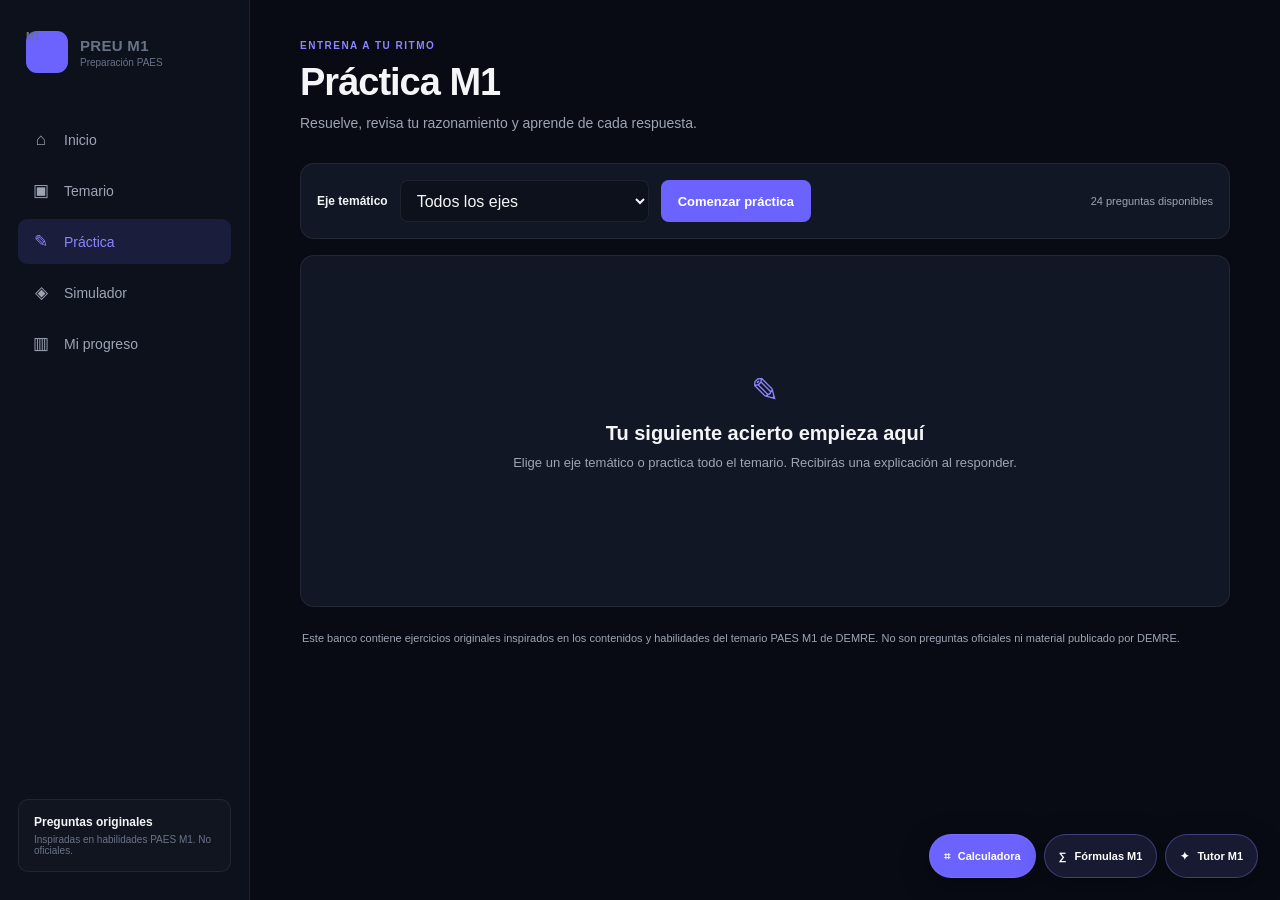
==== practica.html @ ae8b5928 "Publicar sitio de preparacion PAES M1 Co-authored-by: Copilot <223556219+Copilot@users.noreply.githu" ====
<!DOCTYPE html>
<html lang="es">
<head>
    <meta charset="UTF-8">
    <meta name="viewport" content="width=device-width, initial-scale=1.0">
    <meta name="description" content="Practica preguntas originales estilo PAES M1 con retroalimentación paso a paso.">
    <title>Práctica | PreU M1</title>
    <link rel="stylesheet" href="css/style.css">
</head>
<body>
    <aside class="sidebar">
        <a class="logo" href="index.html"><span class="logo-icon">M1</span><span class="logo-copy"><strong>PREU M1</strong><small>Preparación PAES</small></span></a>
        <nav class="menu" aria-label="Navegación principal">
            <a class="menu-item" href="index.html"><span>⌂</span>Inicio</a>
            <a class="menu-item" href="temario.html"><span>▣</span>Temario</a>
            <a class="menu-item active" href="practica.html"><span>✎</span>Práctica</a>
            <a class="menu-item" href="simulador.html"><span>◈</span>Simulador</a>
            <a class="menu-item" href="progreso.html"><span>▥</span>Mi progreso</a>
        </nav>
        <div class="sidebar-bottom"><span>Preguntas originales</span><small>Inspiradas en habilidades PAES M1. No oficiales.</small></div>
    </aside>
    <main class="main-content">
        <header class="page-header">
            <div><span class="eyebrow">ENTRENA A TU RITMO</span><h1>Práctica M1</h1><p>Resuelve, revisa tu razonamiento y aprende de cada respuesta.</p></div>
        </header>
        <section class="practice-toolbar panel">
            <label for="practice-block">Eje temático</label>
            <select id="practice-block">
                <option value="0">Todos los ejes</option>
                <option value="1">Números</option>
                <option value="2">Porcentaje</option>
                <option value="3">Potencias y raíces</option>
                <option value="4">Álgebra</option>
                <option value="5">Funciones</option>
                <option value="6">Geometría</option>
                <option value="7">Probabilidad y estadística</option>
            </select>
            <button class="button button-primary" id="start-practice">Comenzar práctica</button>
            <span class="muted" id="practice-count"></span>
        </section>
        <section class="question-card panel" id="practice-area" aria-live="polite">
            <div class="empty-state"><span class="empty-icon">✎</span><h2>Tu siguiente acierto empieza aquí</h2><p>Elige un eje temático o practica todo el temario. Recibirás una explicación al responder.</p></div>
        </section>
        <p class="source-note">Este banco contiene ejercicios originales inspirados en los contenidos y habilidades del temario PAES M1 de DEMRE. No son preguntas oficiales ni material publicado por DEMRE.</p>
    </main>
    <script src="js/app.js"></script>
    <script src="data/temario.js"></script>
    <script src="data/preguntas.js"></script>
    <script src="js/preguntas.js"></script>
    <script src="js/tutor.js"></script>
</body>
</html>
---- css/style.css ----
/* =====================================================
   PAES M1 - ESTILOS PRINCIPALES
   ===================================================== */

/* ---------- CONFIGURACIÓN GENERAL ---------- */

* {
    margin: 0;
    padding: 0;
    box-sizing: border-box;
}

:root {
    --background: #080b14;
    --sidebar: #0d111c;
    --card: #111725;
    --card-hover: #151d2e;

    --primary: #6c63ff;
    --primary-light: #8b85ff;

    --text: #f4f5f7;
    --text-secondary: #9da5b4;
    --text-muted: #697386;

    --border: rgba(255, 255, 255, 0.07);

    --success: #38d996;
}

body {
    font-family: Arial, Helvetica, sans-serif;
    background: var(--background);
    color: var(--text);
    min-height: 100vh;
}


/* ---------- BARRA LATERAL ---------- */

.sidebar {
    position: fixed;
    left: 0;
    top: 0;

    width: 250px;
    height: 100vh;

    background: var(--sidebar);

    border-right: 1px solid var(--border);

    padding: 28px 18px;

    display: flex;
    flex-direction: column;

    z-index: 100;
}


/* ---------- LOGO ---------- */

.logo {
    display: flex;
    align-items: center;
    gap: 12px;

    padding: 0 8px;
    margin-bottom: 45px;
}

.logo-icon {
    width: 42px;
    height: 42px;

    display: flex;
    align-items: center;
    justify-content: center;

    border-radius: 11px;

    background: var(--primary);

    font-weight: 800;
    font-size: 14px;
}

.logo h1 {
    font-size: 17px;
    letter-spacing: -0.3px;
}

.logo span {
    display: block;

    margin-top: 3px;

    font-size: 10px;
    color: var(--text-muted);
}


/* ---------- MENÚ ---------- */

.menu {
    display: flex;
    flex-direction: column;
    gap: 6px;
}

.menu-item {
    display: flex;
    align-items: center;

    gap: 13px;

    padding: 12px 13px;

    border-radius: 9px;

    color: var(--text-secondary);

    text-decoration: none;

    font-size: 14px;

    transition: 0.2s ease;
}

.menu-item span {
    width: 20px;

    text-align: center;

    font-size: 17px;
}

.menu-item:hover {
    background: rgba(255, 255, 255, 0.04);
    color: var(--text);
}

.menu-item.active {
    background: rgba(108, 99, 255, 0.14);
    color: var(--primary-light);
}


/* ---------- PARTE INFERIOR SIDEBAR ---------- */

.sidebar-bottom {
    margin-top: auto;

    padding: 15px;

    border: 1px solid var(--border);

    border-radius: 10px;

    background: rgba(255, 255, 255, 0.02);
}

.sidebar-bottom span {
    display: block;

    font-size: 12px;
    font-weight: 700;
}

.sidebar-bottom small {
    display: block;

    margin-top: 5px;

    color: var(--text-muted);

    font-size: 10px;
}


/* ---------- CONTENIDO PRINCIPAL ---------- */

.main-content {
    margin-left: 250px;

    padding: 35px 50px 60px;

    max-width: 1500px;
}


/* ---------- TOPBAR ---------- */

.topbar {
    display: flex;
    justify-content: space-between;
    align-items: center;

    margin-bottom: 35px;
}

.welcome-small {
    font-size: 10px;

    font-weight: 700;

    letter-spacing: 1.5px;

    color: var(--primary-light);
}

.topbar h2 {
    margin-top: 5px;

    font-size: 27px;

    letter-spacing: -0.7px;
}

.student-badge {
    display: flex;
    align-items: center;

    gap: 10px;
}

.student-icon {
    width: 38px;
    height: 38px;

    display: flex;
    align-items: center;
    justify-content: center;

    border-radius: 50%;

    background: var(--primary);

    font-weight: 700;
}

.student-badge strong {
    display: block;

    font-size: 12px;
}

.student-badge small {
    color: var(--text-muted);

    font-size: 10px;
}


/* ---------- HERO ---------- */

.hero {
    position: relative;

    min-height: 285px;

    padding: 40px 45px;

    overflow: hidden;

    border: 1px solid var(--border);

    border-radius: 18px;

    background:
        radial-gradient(
            circle at 80% 30%,
            rgba(108, 99, 255, 0.22),
            transparent 35%
        ),
        var(--card);
}

.hero-text {
    position: relative;

    z-index: 2;
}

.hero-label {
    font-size: 10px;

    letter-spacing: 2px;

    font-weight: 700;

    color: var(--primary-light);
}

.hero h1 {
    margin-top: 13px;

    font-size: 42px;

    line-height: 1.05;

    letter-spacing: -1.8px;
}

.hero h1 strong {
    color: var(--primary-light);
}

.hero p {
    max-width: 500px;

    margin-top: 16px;

    color: var(--text-secondary);

    font-size: 14px;

    line-height: 1.6;
}


/* ---------- BOTÓN PRINCIPAL ---------- */

.primary-button {
    margin-top: 25px;

    padding: 12px 20px;

    border: none;

    border-radius: 8px;

    background: var(--primary);

    color: white;

    font-weight: 700;

    font-size: 12px;

    cursor: pointer;

    transition: 0.2s ease;
}

.primary-button:hover {
    background: var(--primary-light);

    transform: translateY(-1px);
}


/* ---------- DECORACIÓN MATEMÁTICA ---------- */

.hero-decoration {
    position: absolute;

    right: 70px;
    top: 25px;

    width: 300px;
    height: 230px;

    opacity: 0.35;
}

.math-symbol {
    position: absolute;

    font-size: 70px;

    color: var(--primary-light);

    font-weight: 800;
}

.math-symbol:nth-child(1) {
    top: 10px;
    left: 50px;

    transform: rotate(-12deg);
}

.math-symbol:nth-child(2) {
    top: 95px;
    left: 145px;

    transform: rotate(15deg);
}

.math-symbol:nth-child(3) {
    top: 125px;
    left: 25px;

    transform: rotate(-8deg);
}

.math-symbol:nth-child(4) {
    top: 25px;
    left: 190px;

    transform: rotate(10deg);
}


/* ---------- ESTADÍSTICAS ---------- */

.stats {
    display: grid;

    grid-template-columns: repeat(4, 1fr);

    gap: 15px;

    margin-top: 18px;
}

.stat-card {
    display: flex;

    align-items: center;

    gap: 14px;

    padding: 20px;

    border: 1px solid var(--border);

    border-radius: 12px;

    background: var(--card);
}

.stat-icon {
    width: 38px;
    height: 38px;

    display: flex;

    align-items: center;
    justify-content: center;

    border-radius: 9px;

    background: rgba(108, 99, 255, 0.1);

    font-size: 16px;
}

.stat-card span {
    display: block;

    color: var(--text-muted);

    font-size: 10px;
}

.stat-card strong {
    display: block;

    margin-top: 4px;

    font-size: 19px;
}


/* ---------- TÍTULOS DE SECCIÓN ---------- */

.continue-section,
.quick-section {
    margin-top: 42px;
}

.section-title {
    display: flex;

    justify-content: space-between;

    align-items: end;

    margin-bottom: 18px;
}

.section-label {
    color: var(--primary-light);

    font-size: 9px;

    font-weight: 700;

    letter-spacing: 1.5px;
}

.section-title h2 {
    margin-top: 5px;

    font-size: 20px;
}

.section-title a {
    color: var(--text-secondary);

    font-size: 11px;

    text-decoration: none;
}

.section-title a:hover {
    color: var(--primary-light);
}


/* ---------- TARJETA DE ESTUDIO ---------- */

.study-card {
    display: flex;

    align-items: center;

    gap: 22px;

    padding: 24px;

    border: 1px solid var(--border);

    border-radius: 14px;

    background: var(--card);

    transition: 0.2s ease;
}

.study-card:hover {
    border-color: rgba(108, 99, 255, 0.3);
}

.study-number {
    font-size: 30px;

    font-weight: 800;

    color: rgba(108, 99, 255, 0.35);
}

.study-info {
    flex: 1;
}

.study-block {
    color: var(--primary-light);

    font-size: 9px;

    font-weight: 700;

    letter-spacing: 1px;
}

.study-info h3 {
    margin-top: 5px;

    font-size: 19px;
}

.study-info p {
    margin-top: 6px;

    color: var(--text-muted);

    font-size: 11px;

    line-height: 1.5;
}


/* ---------- PROGRESO ---------- */

.progress-container {
    display: flex;

    align-items: center;

    gap: 10px;

    margin-top: 14px;
}

.progress-bar {
    width: 220px;
    height: 5px;

    overflow: hidden;

    border-radius: 20px;

    background: rgba(255, 255, 255, 0.07);
}

.progress-fill {
    width: 0%;

    height: 100%;

    background: var(--primary);

    border-radius: inherit;
}

.progress-container span {
    color: var(--text-muted);

    font-size: 10px;
}

.study-button {
    padding: 11px 17px;

    border: 1px solid var(--border);

    border-radius: 7px;

    background: transparent;

    color: var(--text);

    font-size: 11px;

    cursor: pointer;

    transition: 0.2s ease;
}

.study-button:hover {
    background: var(--primary);

    border-color: var(--primary);
}


/* ---------- ACCESOS RÁPIDOS ---------- */

.quick-grid {
    display: grid;

    grid-template-columns: repeat(4, 1fr);

    gap: 15px;
}

.quick-card {
    padding: 23px;

    border: 1px solid var(--border);

    border-radius: 13px;

    background: var(--card);

    text-decoration: none;

    color: var(--text);

    transition: 0.2s ease;
}

.quick-card:hover {
    transform: translateY(-3px);

    background: var(--card-hover);

    border-color: rgba(108, 99, 255, 0.3);
}

.quick-icon {
    font-size: 22px;

    margin-bottom: 18px;
}

.quick-card h3 {
    font-size: 15px;
}

.quick-card p {
    min-height: 45px;

    margin-top: 7px;

    color: var(--text-muted);

    font-size: 10px;

    line-height: 1.5;
}

.quick-card span {
    display: block;

    margin-top: 17px;

    color: var(--primary-light);

    font-size: 10px;

    font-weight: 700;
}


/* ---------- MOTIVACIÓN ---------- */

.motivation {
    display: flex;

    align-items: center;

    gap: 15px;

    margin-top: 35px;

    padding: 20px 23px;

    border-left: 3px solid var(--primary);

    background: rgba(108, 99, 255, 0.05);
}

.motivation > span {
    font-size: 23px;
}

.motivation strong {
    font-size: 12px;
}

.motivation p {
    margin-top: 3px;

    color: var(--text-muted);

    font-size: 10px;
}


/* =====================================================
   RESPONSIVE
   ===================================================== */

@media (max-width: 1100px) {

    .stats,
    .quick-grid {
        grid-template-columns: repeat(2, 1fr);
    }

    .hero-decoration {
        right: 20px;
        opacity: 0.2;
    }
}


@media (max-width: 800px) {

    .sidebar {
        width: 70px;

        padding: 20px 10px;
    }

    .logo {
        justify-content: center;
    }

    .logo > div:last-child,
    .menu-item:not(.active) {
        /* Mantener estructura simple en pantallas pequeñas */
    }

    .logo h1,
    .logo span,
    .menu-item {
        font-size: 0;
    }

    .menu-item span {
        font-size: 18px;
    }

    .sidebar-bottom {
        display: none;
    }

    .main-content {
        margin-left: 70px;

        padding: 25px;
    }

    .hero h1 {
        font-size: 32px;
    }

    .hero-decoration {
        display: none;
    }
}


@media (max-width: 600px) {

    .main-content {
        padding: 20px 15px;
    }

    .stats,
    .quick-grid {
        grid-template-columns: 1fr;
    }

    .study-card {
        flex-direction: column;

        align-items: flex-start;
    }

    .study-button {
        width: 100%;
    }

    .progress-bar {
        width: 160px;
    }
}

/* ---------- PÁGINAS DE ESTUDIO ---------- */

.page-header {
    display: flex;
    justify-content: space-between;
    align-items: end;
    margin-bottom: 28px;
}

.logo {
    color: var(--text);
    text-decoration: none;
}

.logo-copy strong,
.logo-copy small {
    display: block;
}

.logo-copy strong {
    font-size: 15px;
    letter-spacing: 0.3px;
}

.logo-copy small {
    margin-top: 3px;
    color: var(--text-muted);
    font-size: 10px;
}

.page-header h1 {
    margin-top: 8px;
    font-size: clamp(28px, 4vw, 38px);
    letter-spacing: -1px;
}

.page-header p,
.muted,
.source-note {
    color: var(--text-secondary);
    line-height: 1.65;
}

.page-header p {
    max-width: 680px;
    margin-top: 8px;
    font-size: 14px;
}

.eyebrow {
    color: var(--primary-light);
    font-size: 10px;
    font-weight: 700;
    letter-spacing: 1.5px;
}

.panel {
    border: 1px solid var(--border);
    border-radius: 14px;
    background: var(--card);
}

.source-note {
    margin: 22px 2px;
    font-size: 11px;
}

.button {
    display: inline-flex;
    align-items: center;
    justify-content: center;
    gap: 8px;
    min-height: 42px;
    padding: 10px 16px;
    border: 1px solid transparent;
    border-radius: 8px;
    color: var(--text);
    font: inherit;
    font-size: 13px;
    font-weight: 700;
    text-decoration: none;
    cursor: pointer;
    transition: 0.2s ease;
}

.button-primary {
    background: var(--primary);
    color: white;
}

.button-primary:hover {
    background: var(--primary-light);
    transform: translateY(-1px);
}

.button-quiet {
    border-color: var(--border);
    background: transparent;
}

.button-quiet:hover {
    background: var(--card-hover);
}

.button:disabled {
    cursor: not-allowed;
    opacity: 0.45;
    transform: none;
}

.hidden {
    display: none !important;
}

.pill {
    display: inline-flex;
    align-items: center;
    width: fit-content;
    padding: 6px 9px;
    border: 1px solid rgba(108, 99, 255, 0.25);
    border-radius: 99px;
    background: rgba(108, 99, 255, 0.1);
    color: var(--primary-light);
    font-size: 9px;
    font-weight: 700;
    letter-spacing: 0.7px;
}

/* Temario */

.topic-summary {
    display: grid;
    grid-template-columns: repeat(3, minmax(0, 1fr));
    gap: 14px;
    margin-bottom: 30px;
}

.summary-card {
    display: flex;
    align-items: center;
    gap: 14px;
    min-height: 90px;
    padding: 18px;
    border: 1px solid var(--border);
    border-radius: 12px;
    background: var(--card);
}

.summary-number {
    color: var(--primary-light);
    font-size: 27px;
    font-weight: 800;
}

.summary-card strong,
.summary-card small {
    display: block;
}

.summary-card small {
    margin-top: 4px;
    color: var(--text-muted);
    font-size: 11px;
}

.temario-container {
    display: grid;
    gap: 18px;
}

.temario-block {
    padding: 22px;
    border: 1px solid var(--border);
    border-radius: 14px;
    background: var(--card);
}

.block-header {
    display: flex;
    align-items: flex-start;
    gap: 16px;
    margin-bottom: 20px;
}

.block-number {
    display: grid;
    flex: 0 0 42px;
    height: 42px;
    place-items: center;
    border-radius: 11px;
    background: rgba(108, 99, 255, 0.14);
    color: var(--primary-light);
    font-weight: 800;
}

.block-label {
    color: var(--primary-light);
    font-size: 9px;
    font-weight: 700;
    letter-spacing: 1px;
}

.block-header h2 {
    margin-top: 4px;
    font-size: 20px;
}

.block-header p {
    margin-top: 6px;
    color: var(--text-muted);
    font-size: 12px;
    line-height: 1.5;
}

.topics-grid {
    display: grid;
    grid-template-columns: repeat(2, minmax(0, 1fr));
    gap: 10px;
}

.topic-card {
    display: flex;
    align-items: flex-start;
    gap: 12px;
    min-height: 98px;
    padding: 15px;
    border: 1px solid var(--border);
    border-radius: 10px;
    background: rgba(255, 255, 255, 0.015);
    color: var(--text);
    text-decoration: none;
    transition: 0.2s ease;
}

.topic-card:hover,
.topic-card:focus-visible {
    border-color: rgba(108, 99, 255, 0.45);
    background: var(--card-hover);
    transform: translateY(-1px);
}

.topic-number {
    color: var(--primary-light);
    font-size: 11px;
    font-weight: 800;
}

.topic-card h3 {
    font-size: 13px;
    line-height: 1.4;
}

.topic-card p {
    margin-top: 5px;
    color: var(--text-muted);
    font-size: 11px;
    line-height: 1.5;
}

.topic-arrow {
    margin-left: auto;
    color: var(--primary-light);
}

/* Práctica */

.practice-toolbar {
    display: flex;
    flex-wrap: wrap;
    align-items: center;
    gap: 12px;
    margin-bottom: 16px;
    padding: 16px;
}

.practice-toolbar label {
    font-size: 12px;
    font-weight: 700;
}

.practice-toolbar select {
    min-height: 42px;
    min-width: 225px;
    padding: 8px 32px 8px 12px;
    border: 1px solid var(--border);
    border-radius: 8px;
    background: var(--sidebar);
    color: var(--text);
    font: inherit;
}

.practice-toolbar .muted {
    margin-left: auto;
    font-size: 11px;
}

.question-card {
    min-height: 350px;
    padding: clamp(18px, 4vw, 30px);
}

.question-meta,
.simulator-topbar {
    display: flex;
    justify-content: space-between;
    align-items: center;
    gap: 12px;
    color: var(--text-muted);
    font-size: 11px;
}

.question-topic {
    margin-top: 22px;
    color: var(--primary-light);
    font-size: 11px;
    font-weight: 700;
}

.question-prompt {
    max-width: 850px;
    margin-top: 10px;
    font-size: clamp(18px, 2.5vw, 23px);
    line-height: 1.5;
}

.answer-options {
    display: grid;
    gap: 9px;
    margin-top: 22px;
}

.answer-option {
    display: flex;
    align-items: center;
    gap: 12px;
    width: 100%;
    min-height: 49px;
    padding: 10px 13px;
    border: 1px solid var(--border);
    border-radius: 9px;
    background: rgba(255, 255, 255, 0.02);
    color: var(--text);
    text-align: left;
    font: inherit;
    font-size: 13px;
    cursor: pointer;
    transition: 0.15s ease;
}

.answer-option:hover:not(:disabled),
.answer-option.is-selected {
    border-color: var(--primary);
    background: rgba(108, 99, 255, 0.1);
}

.answer-option.is-correct {
    border-color: var(--success);
    background: rgba(56, 217, 150, 0.1);
}

.answer-option.is-wrong {
    border-color: #ff777e;
    background: rgba(255, 119, 126, 0.1);
}

.answer-option:disabled {
    cursor: default;
}

.option-letter {
    display: grid;
    flex: 0 0 27px;
    height: 27px;
    place-items: center;
    border-radius: 7px;
    background: rgba(255, 255, 255, 0.06);
    color: var(--text-secondary);
    font-size: 11px;
    font-weight: 800;
}

.answer-feedback {
    margin-top: 18px;
    padding: 15px;
    border-radius: 9px;
    font-size: 13px;
    line-height: 1.6;
}

.answer-feedback p {
    margin-top: 5px;
}

.feedback-correct {
    border: 1px solid rgba(56, 217, 150, 0.25);
    background: rgba(56, 217, 150, 0.07);
}

.feedback-wrong {
    border: 1px solid rgba(255, 119, 126, 0.25);
    background: rgba(255, 119, 126, 0.07);
}

.next-question {
    margin-top: 16px;
}

.empty-state {
    display: grid;
    justify-items: center;
    align-content: center;
    min-height: 290px;
    text-align: center;
}

.empty-state h2 {
    margin-top: 12px;
    font-size: 20px;
}

.empty-state p {
    max-width: 520px;
    margin: 8px 0 18px;
    color: var(--text-secondary);
    font-size: 13px;
    line-height: 1.6;
}

.empty-icon {
    color: var(--primary-light);
    font-size: 34px;
}

/* Simulador */

.simulator-intro {
    display: flex;
    align-items: flex-start;
    gap: 22px;
    max-width: 900px;
    padding: clamp(20px, 4vw, 36px);
}

.simulator-mark {
    display: grid;
    flex: 0 0 56px;
    height: 56px;
    place-items: center;
    border-radius: 14px;
    background: rgba(108, 99, 255, 0.15);
    color: var(--primary-light);
    font-size: 26px;
}

.simulator-intro h2 {
    margin-top: 15px;
    font-size: 24px;
}

.simulator-intro p {
    margin-top: 10px;
    color: var(--text-secondary);
    font-size: 13px;
    line-height: 1.65;
}

.simulator-intro .source-note {
    font-size: 10px;
}

.simulator-stage,
.simulator-results {
    padding: clamp(18px, 4vw, 30px);
}

.simulator-clock {
    color: var(--text);
    font-size: 18px;
    font-variant-numeric: tabular-nums;
}

.simulator-progress,
.axis-bar {
    height: 6px;
    margin-top: 16px;
    overflow: hidden;
    border-radius: 10px;
    background: rgba(255, 255, 255, 0.07);
}

.simulator-progress span,
.axis-bar span {
    display: block;
    height: 100%;
    border-radius: inherit;
    background: var(--primary);
    transition: width 0.25s ease;
}

.simulator-question {
    max-width: 850px;
    min-height: 315px;
    margin: 0 auto;
    padding: 15px 0 25px;
}

.simulator-question h2 {
    margin-top: 10px;
    font-size: clamp(19px, 2.5vw, 24px);
    line-height: 1.5;
}

.simulator-footer {
    display: flex;
    justify-content: space-between;
    align-items: center;
    gap: 12px;
    padding: 15px 0;
    border-top: 1px solid var(--border);
}

.simulator-footer .muted {
    font-size: 11px;
}

.question-map {
    display: flex;
    flex-wrap: wrap;
    gap: 7px;
    margin-top: 14px;
}

.map-number {
    width: 35px;
    height: 35px;
    border: 1px solid var(--border);
    border-radius: 8px;
    background: transparent;
    color: var(--text-secondary);
    cursor: pointer;
}

.map-number.answered {
    border-color: var(--primary);
    color: var(--primary-light);
}

.map-number.current {
    background: var(--primary);
    color: white;
}

.result-heading {
    margin-bottom: 22px;
}

.result-heading h2 {
    margin-top: 8px;
    font-size: 26px;
}

.result-heading p {
    margin-top: 6px;
    color: var(--text-secondary);
    font-size: 12px;
}

.results-review {
    display: grid;
    gap: 10px;
    margin-bottom: 20px;
}

.result-review-item {
    padding: 15px;
    border: 1px solid var(--border);
    border-radius: 9px;
}

.result-review-item h3 {
    font-size: 13px;
}

.result-review-item p {
    margin-top: 7px;
    color: var(--text-secondary);
    font-size: 12px;
    line-height: 1.6;
}

.review-correct h3 {
    color: var(--success);
}

.review-wrong h3 {
    color: #ff9298;
}

/* Progreso */

.progress-panel {
    margin-top: 20px;
    padding: 22px;
}

.progress-panel .section-title {
    margin-bottom: 20px;
}

.axis-progress-list {
    display: grid;
    gap: 18px;
}

.axis-progress-heading {
    display: flex;
    justify-content: space-between;
    gap: 15px;
    font-size: 12px;
}

.axis-progress-heading span {
    color: var(--text-muted);
    text-align: right;
    font-size: 10px;
}

.axis-bar {
    margin-top: 8px;
}

.review-list {
    display: grid;
    gap: 9px;
}

.review-link {
    display: flex;
    justify-content: space-between;
    gap: 15px;
    padding: 13px;
    border: 1px solid var(--border);
    border-radius: 8px;
    color: var(--text);
    text-decoration: none;
    font-size: 12px;
}

.review-link:hover {
    border-color: rgba(108, 99, 255, 0.45);
}

.review-link strong {
    color: var(--primary-light);
    white-space: nowrap;
}

.danger-button {
    margin-top: 20px;
    color: #ff9298;
}

/* Lección y tutor narrado */

.lesson-dialog {
    width: min(820px, calc(100% - 28px));
    max-height: min(90vh, 900px);
    padding: 0;
    overflow: auto;
    border: 1px solid var(--border);
    border-radius: 16px;
    background: var(--background);
    color: var(--text);
}

.lesson-dialog::backdrop {
    background: rgba(0, 0, 0, 0.75);
    backdrop-filter: blur(4px);
}

.lesson-dialog-head,
.lesson-dialog-foot {
    display: flex;
    justify-content: space-between;
    align-items: center;
    gap: 15px;
    padding: 20px 24px;
}

.lesson-dialog-head {
    border-bottom: 1px solid var(--border);
}

.lesson-dialog-head h2 {
    margin-top: 6px;
    font-size: 23px;
}

.icon-button {
    width: 36px;
    height: 36px;
    border: 1px solid var(--border);
    border-radius: 8px;
    background: transparent;
    color: var(--text);
    font-size: 23px;
    cursor: pointer;
}

.lesson-video {
    margin: 20px 24px;
    padding: 22px;
    border: 1px solid rgba(108, 99, 255, 0.2);
    border-radius: 12px;
    background: radial-gradient(circle at 80% 10%, rgba(108, 99, 255, 0.16), transparent 55%), #0b1020;
}

.lesson-scene {
    margin-top: 16px;
    overflow: hidden;
    border: 1px solid rgba(139, 133, 255, 0.2);
    border-radius: 11px;
    background: linear-gradient(145deg, rgba(24, 31, 52, 0.96), rgba(11, 16, 32, 0.96));
}

.scene-steps {
    display: flex;
    flex-wrap: wrap;
    gap: 7px;
    padding: 12px 14px;
    border-bottom: 1px solid rgba(255, 255, 255, 0.06);
}

.scene-step {
    padding: 5px 8px;
    border-radius: 99px;
    color: var(--text-muted);
    font-size: 9px;
    transition: 0.25s ease;
}

.scene-step.active {
    background: rgba(108, 99, 255, 0.2);
    color: #d9d6ff;
}

.scene-step.complete {
    color: var(--success);
}

.scene-grid {
    display: grid;
    grid-template-columns: minmax(120px, 0.7fr) minmax(0, 1.6fr);
    min-height: 190px;
}

.scene-visual {
    position: relative;
    display: grid;
    min-height: 190px;
    place-items: center;
    overflow: hidden;
    border-right: 1px solid rgba(255, 255, 255, 0.06);
    color: var(--primary-light);
}

.scene-symbol {
    position: relative;
    z-index: 2;
    display: grid;
    width: 76px;
    height: 76px;
    place-items: center;
    border: 1px solid rgba(139, 133, 255, 0.45);
    border-radius: 22px;
    background: rgba(108, 99, 255, 0.13);
    box-shadow: 0 0 35px rgba(108, 99, 255, 0.17);
    font-size: 24px;
    font-weight: 800;
    transition: 0.35s ease;
}

.scene-orbit {
    position: absolute;
    width: 124px;
    height: 124px;
    border: 1px solid rgba(139, 133, 255, 0.14);
    border-radius: 50%;
}

.orbit-two {
    width: 168px;
    height: 168px;
    border-style: dashed;
}

.scene-axis {
    position: absolute;
    width: 110px;
    height: 1px;
    background: rgba(139, 133, 255, 0.22);
}

.axis-y {
    transform: rotate(90deg);
}

.scene-board {
    display: flex;
    flex-direction: column;
    justify-content: center;
    padding: 22px;
}

.scene-kicker {
    color: var(--primary-light);
    font-size: 9px;
    font-weight: 800;
    letter-spacing: 1.4px;
}

.board-equation {
    margin-top: 8px;
    color: #d9d6ff;
    font-size: clamp(21px, 4vw, 34px);
    font-weight: 700;
    line-height: 1.35;
    overflow-wrap: anywhere;
}

.lesson-caption {
    margin-top: 8px;
    color: var(--text-secondary);
    font-size: 12px;
    line-height: 1.7;
}

.scene-playing .scene-symbol {
    animation: tutor-pulse 1.8s ease-in-out infinite;
}

.scene-playing .scene-orbit {
    animation: tutor-orbit 8s linear infinite;
}

.scene-playing .scene-step.active {
    animation: tutor-highlight 1.2s ease-in-out infinite alternate;
}

.scene-playing .lesson-caption {
    animation: tutor-appear 0.5s ease both;
}

@keyframes tutor-pulse {
    50% { transform: scale(1.08); box-shadow: 0 0 48px rgba(108, 99, 255, 0.35); }
}

@keyframes tutor-orbit {
    to { transform: rotate(360deg); }
}

@keyframes tutor-highlight {
    to { background: rgba(108, 99, 255, 0.34); }
}

@keyframes tutor-appear {
    from { opacity: 0.25; transform: translateY(5px); }
    to { opacity: 1; transform: translateY(0); }
}

.lesson-video > p {
    color: var(--text-secondary);
    font-size: 11px;
    line-height: 1.6;
}

.lesson-actions {
    display: flex;
    flex-wrap: wrap;
    gap: 9px;
    margin-top: 14px;
}

.lesson-content {
    display: grid;
    gap: 12px;
    padding: 0 24px 20px;
}

.lesson-content section {
    padding: 17px;
    border: 1px solid var(--border);
    border-radius: 10px;
    background: var(--card);
}

.lesson-content h3 {
    margin-bottom: 7px;
    font-size: 14px;
}

.lesson-content p,
.lesson-content li {
    color: var(--text-secondary);
    font-size: 12px;
    line-height: 1.7;
}

.lesson-content ul {
    padding-left: 18px;
}

.lesson-content .example-box {
    border-color: rgba(56, 217, 150, 0.18);
}

.lesson-content .warning-box {
    border-color: rgba(255, 194, 90, 0.2);
}

.lesson-dialog-foot {
    border-top: 1px solid var(--border);
}

.lesson-dialog-foot .muted {
    font-size: 10px;
}

/* Búsqueda de clases */

.topic-search {
    display: grid;
    grid-template-columns: auto minmax(180px, 1fr) auto;
    align-items: center;
    gap: 13px;
    margin: -8px 0 22px;
    padding: 13px 16px;
}

.topic-search label {
    font-size: 12px;
    font-weight: 700;
}

.topic-search input {
    width: 100%;
    min-height: 40px;
    padding: 8px 12px;
    border: 1px solid var(--border);
    border-radius: 8px;
    outline: none;
    background: var(--sidebar);
    color: var(--text);
    font: inherit;
    font-size: 12px;
}

.topic-search input:focus {
    border-color: var(--primary);
    box-shadow: 0 0 0 3px rgba(108, 99, 255, 0.12);
}

.topic-search .muted {
    font-size: 10px;
}

.topic-card[hidden],
.temario-block[hidden] {
    display: none;
}

/* Calculadora y formulario rápido */

.study-tools {
    position: fixed;
    right: 22px;
    bottom: 22px;
    z-index: 90;
    display: flex;
    gap: 8px;
}

.study-tool {
    display: inline-flex;
    align-items: center;
    gap: 8px;
    min-height: 44px;
    padding: 0 14px;
    border: 1px solid rgba(139, 133, 255, 0.35);
    border-radius: 99px;
    background: #171a31;
    box-shadow: 0 8px 30px rgba(0, 0, 0, 0.32);
    color: white;
    font: inherit;
    font-size: 11px;
    font-weight: 700;
    cursor: pointer;
    transition: 0.2s ease;
}

.study-tool:first-child {
    background: var(--primary);
}

.study-tool:hover {
    transform: translateY(-2px);
    box-shadow: 0 12px 34px rgba(0, 0, 0, 0.4);
}

.study-tool:first-letter {
    font-size: 17px;
}

.tool-dialog {
    width: min(460px, calc(100% - 28px));
    max-height: min(88vh, 800px);
    padding: 0;
    overflow: auto;
    border: 1px solid var(--border);
    border-radius: 16px;
    background: var(--background);
    color: var(--text);
    box-shadow: 0 24px 80px rgba(0, 0, 0, 0.5);
}

.tool-dialog::backdrop {
    background: rgba(0, 0, 0, 0.72);
    backdrop-filter: blur(5px);
}

.tool-dialog-head {
    display: flex;
    justify-content: space-between;
    align-items: center;
    gap: 12px;
    padding: 19px 21px;
    border-bottom: 1px solid var(--border);
}

.tool-dialog-head h2 {
    margin-top: 5px;
    font-size: 21px;
}

.calculator-display {
    display: grid;
    gap: 8px;
    margin: 16px 18px;
    padding: 14px;
    border: 1px solid var(--border);
    border-radius: 11px;
    background: var(--card);
    text-align: right;
}

.calculator-display input {
    width: 100%;
    border: 0;
    outline: 0;
    background: transparent;
    color: var(--text-secondary);
    text-align: right;
    font: inherit;
    font-size: 14px;
}

.calculator-display output {
    min-height: 38px;
    overflow-wrap: anywhere;
    color: white;
    font-size: 29px;
    font-variant-numeric: tabular-nums;
    font-weight: 700;
}

.calculator-display p {
    color: var(--text-muted);
    font-size: 10px;
}

.calculator-keypad {
    display: grid;
    grid-template-columns: repeat(4, 1fr);
    gap: 8px;
    padding: 0 18px 20px;
}

.calculator-keypad button {
    min-height: 47px;
    border: 1px solid var(--border);
    border-radius: 9px;
    background: var(--card);
    color: var(--text);
    font: inherit;
    font-size: 15px;
    cursor: pointer;
    transition: 0.15s ease;
}

.calculator-keypad button:hover {
    border-color: rgba(108, 99, 255, 0.55);
    background: var(--card-hover);
}

.calculator-keypad .key-muted {
    color: var(--primary-light);
}

.calculator-keypad .key-operator {
    background: rgba(108, 99, 255, 0.12);
    color: var(--primary-light);
}

.calculator-keypad .key-equals {
    grid-column: span 3;
    background: var(--primary);
    color: white;
    font-size: 13px;
    font-weight: 700;
}

.formula-dialog {
    width: min(720px, calc(100% - 28px));
}

.formula-intro {
    margin: 16px 21px;
    color: var(--text-secondary);
    font-size: 12px;
    line-height: 1.65;
}

.formula-grid {
    display: grid;
    grid-template-columns: repeat(2, minmax(0, 1fr));
    gap: 10px;
    padding: 0 18px;
}

.formula-grid section {
    padding: 14px;
    border: 1px solid var(--border);
    border-radius: 10px;
    background: var(--card);
}

.formula-grid h3 {
    margin: 10px 0 8px;
    font-size: 13px;
}

.formula-grid p {
    margin-top: 6px;
    color: var(--text-secondary);
    font-size: 11px;
    line-height: 1.6;
}

.formula-dialog > .source-note {
    margin: 15px 20px 20px;
}

.tutor-dialog {
    width: min(540px, calc(100% - 24px));
    overflow: hidden;
}

.tutor-disclaimer {
    margin: 12px 18px 0;
    color: var(--text-muted);
    font-size: 10px;
    line-height: 1.55;
}

.tutor-messages {
    display: flex;
    flex-direction: column;
    gap: 10px;
    max-height: min(46vh, 390px);
    min-height: 200px;
    margin: 12px 14px;
    padding: 3px 4px;
    overflow-y: auto;
    overscroll-behavior: contain;
}

.tutor-message {
    width: fit-content;
    max-width: 94%;
    padding: 12px 13px;
    border: 1px solid var(--border);
    border-radius: 12px;
    background: var(--card);
}

.tutor-message > strong {
    display: block;
    margin-bottom: 5px;
    color: var(--primary-light);
    font-size: 10px;
}

.tutor-message > p {
    color: var(--text-secondary);
    font-size: 12px;
    line-height: 1.65;
    white-space: pre-line;
}

.tutor-user {
    align-self: flex-end;
    border-color: rgba(108, 99, 255, 0.25);
    background: rgba(108, 99, 255, 0.1);
}

.tutor-user > strong {
    color: #d9d6ff;
}

.tutor-suggestions,
.tutor-actions {
    display: flex;
    flex-wrap: wrap;
    gap: 7px;
    margin-top: 10px;
}

.tutor-suggestions button {
    padding: 7px 9px;
    border: 1px solid rgba(139, 133, 255, 0.25);
    border-radius: 99px;
    background: rgba(108, 99, 255, 0.08);
    color: var(--primary-light);
    font: inherit;
    font-size: 10px;
    cursor: pointer;
}

.tutor-suggestions button:hover {
    background: rgba(108, 99, 255, 0.18);
}

.tutor-link {
    color: var(--primary-light);
    font-size: 10px;
    font-weight: 700;
    text-decoration: none;
}

.tutor-link:hover {
    text-decoration: underline;
}

.tutor-solution {
    margin-top: 10px;
    padding: 9px 10px;
    border-radius: 8px;
    background: rgba(56, 217, 150, 0.06);
}

.tutor-solution summary {
    color: var(--success);
    font-size: 10px;
    font-weight: 700;
    cursor: pointer;
}

.tutor-solution p {
    margin-top: 7px;
    color: var(--text-secondary);
    font-size: 11px;
    line-height: 1.6;
}

.tutor-speak {
    margin-top: 9px;
    padding: 0;
    border: 0;
    background: transparent;
    color: var(--text-muted);
    font: inherit;
    font-size: 10px;
    cursor: pointer;
}

.tutor-speak:hover {
    color: var(--text);
}

.tutor-form {
    display: flex;
    align-items: flex-end;
    gap: 8px;
    margin: 0 18px;
    padding-top: 10px;
    border-top: 1px solid var(--border);
}

.tutor-form textarea {
    flex: 1;
    min-width: 0;
    min-height: 43px;
    max-height: 110px;
    padding: 11px;
    resize: vertical;
    border: 1px solid var(--border);
    border-radius: 9px;
    outline: 0;
    background: var(--card);
    color: var(--text);
    font: inherit;
    font-size: 12px;
    line-height: 1.5;
}

.tutor-form textarea:focus {
    border-color: var(--primary);
    box-shadow: 0 0 0 3px rgba(108, 99, 255, 0.12);
}

.tutor-form .button {
    min-height: 43px;
}

.tutor-hint {
    margin: 7px 18px 13px;
    color: var(--text-muted);
    font-size: 9px;
}

.visually-hidden {
    position: absolute;
    width: 1px;
    height: 1px;
    padding: 0;
    overflow: hidden;
    clip: rect(0, 0, 0, 0);
    white-space: nowrap;
    border: 0;
}

@media (max-width: 800px) {
    .topic-summary {
        grid-template-columns: 1fr;
    }

    .topics-grid {
        grid-template-columns: 1fr;
    }

    .simulator-intro {
        flex-direction: column;
    }

    .axis-progress-heading {
        flex-direction: column;
        gap: 5px;
    }

    .axis-progress-heading span {
        text-align: left;
    }

    .topic-search {
        grid-template-columns: 1fr;
    }
}

@media (max-width: 600px) {
    .practice-toolbar {
        align-items: stretch;
        flex-direction: column;
    }

    .practice-toolbar select {
        width: 100%;
    }

    .practice-toolbar .muted {
        margin-left: 0;
    }

    .simulator-footer,
    .lesson-dialog-foot {
        align-items: stretch;
        flex-direction: column;
    }

    .lesson-dialog-head,
    .lesson-video,
    .lesson-content {
        margin-left: 14px;
        margin-right: 14px;
        padding-left: 14px;
        padding-right: 14px;
    }

    .lesson-dialog-head,
    .lesson-dialog-foot {
        padding-top: 15px;
        padding-bottom: 15px;
    }

    .review-link {
        flex-direction: column;
    }

    .study-tools {
        right: 12px;
        bottom: 12px;
    }

    .study-tool {
        min-height: 42px;
        gap: 6px;
        padding: 0 10px;
        font-size: 10px;
    }

    .scene-grid,
    .formula-grid {
        grid-template-columns: 1fr;
    }

    .scene-visual {
        min-height: 115px;
        border-right: 0;
        border-bottom: 1px solid rgba(255, 255, 255, 0.06);
    }

    .scene-symbol {
        width: 58px;
        height: 58px;
        border-radius: 17px;
        font-size: 19px;
    }

    .scene-orbit {
        width: 90px;
        height: 90px;
    }

    .orbit-two {
        width: 116px;
        height: 116px;
    }

    .scene-axis {
        width: 85px;
    }

    .scene-board {
        padding: 16px;
    }
}

@media (prefers-reduced-motion: reduce) {
    *,
    *::before,
    *::after {
        scroll-behavior: auto !important;
        transition-duration: 0.01ms !important;
    }
}
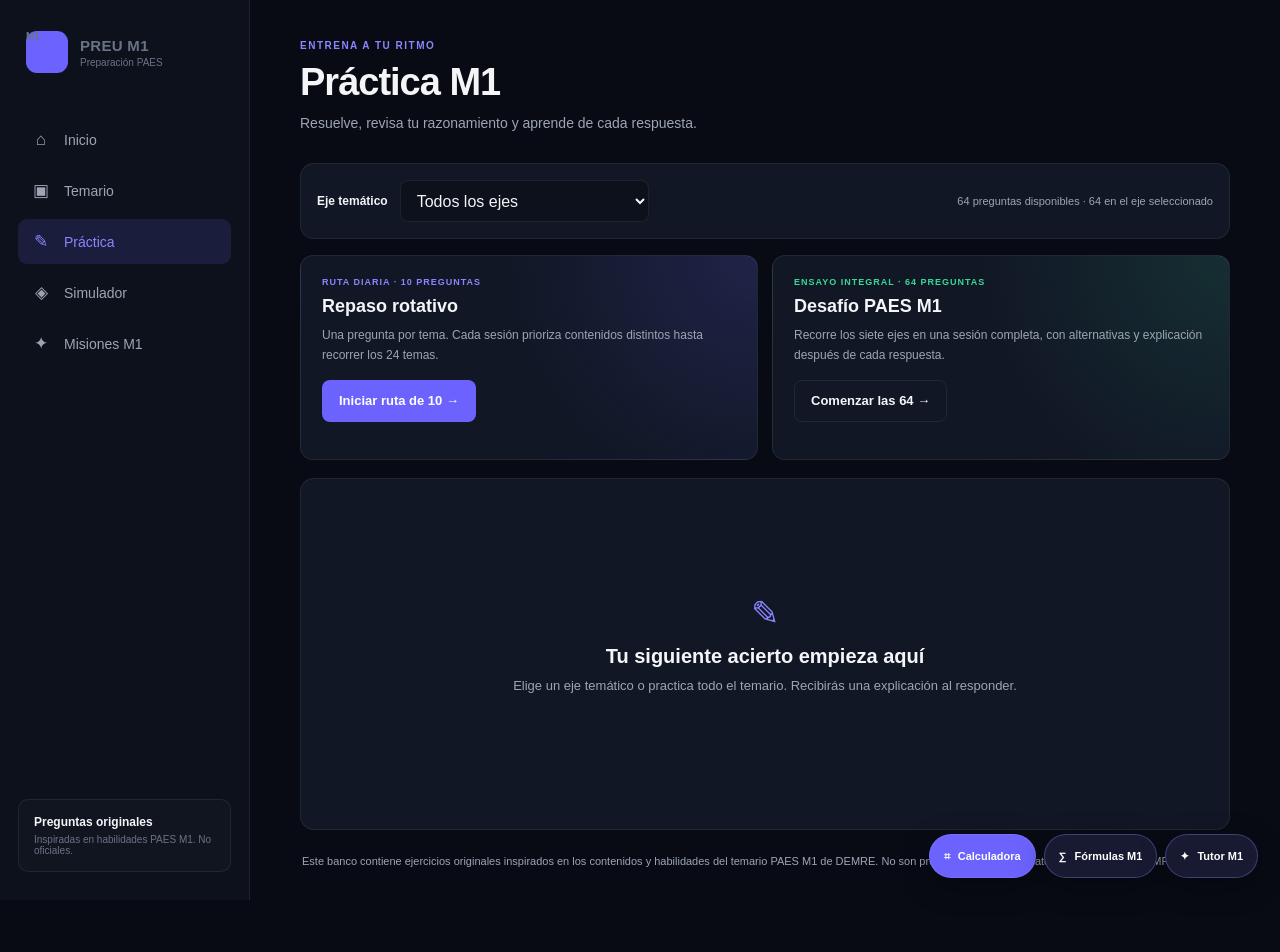
==== commit eaa4e87f: "Agrega practica rotativa y misiones PAES M1 Co-authored-by: Copilot <223556219+Copilot@users.noreply" ====
--- a/practica.html
+++ b/practica.html
@@ -15,7 +15,7 @@
             <a class="menu-item" href="temario.html"><span>▣</span>Temario</a>
             <a class="menu-item active" href="practica.html"><span>✎</span>Práctica</a>
             <a class="menu-item" href="simulador.html"><span>◈</span>Simulador</a>
-            <a class="menu-item" href="progreso.html"><span>▥</span>Mi progreso</a>
+            <a class="menu-item" href="progreso.html"><span>✦</span>Misiones M1</a>
         </nav>
         <div class="sidebar-bottom"><span>Preguntas originales</span><small>Inspiradas en habilidades PAES M1. No oficiales.</small></div>
     </aside>
@@ -35,8 +35,21 @@
                 <option value="6">Geometría</option>
                 <option value="7">Probabilidad y estadística</option>
             </select>
-            <button class="button button-primary" id="start-practice">Comenzar práctica</button>
-            <span class="muted" id="practice-count"></span>
+            <span class="muted" id="practice-count">64 preguntas originales listas</span>
+        </section>
+        <section class="practice-missions" aria-label="Modos de práctica">
+            <article class="practice-mission-card rotation-mission">
+                <span class="mission-eyebrow" id="rotation-eyebrow">RUTA DIARIA · 10 PREGUNTAS</span>
+                <h2 id="rotation-title">Repaso rotativo</h2>
+                <p id="rotation-copy">Una pregunta por tema. Cada sesión prioriza contenidos distintos hasta recorrer los 24 temas.</p>
+                <button class="button button-primary" id="start-practice" type="button">Iniciar ruta de 10 →</button>
+            </article>
+            <article class="practice-mission-card exam-mission">
+                <span class="mission-eyebrow">ENSAYO INTEGRAL · 64 PREGUNTAS</span>
+                <h2>Desafío PAES M1</h2>
+                <p>Recorre los siete ejes en una sesión completa, con alternativas y explicación después de cada respuesta.</p>
+                <button class="button button-quiet" id="start-full-practice" type="button">Comenzar las 64 →</button>
+            </article>
         </section>
         <section class="question-card panel" id="practice-area" aria-live="polite">
             <div class="empty-state"><span class="empty-icon">✎</span><h2>Tu siguiente acierto empieza aquí</h2><p>Elige un eje temático o practica todo el temario. Recibirás una explicación al responder.</p></div>
--- a/css/style.css
+++ b/css/style.css
@@ -1753,6 +1753,173 @@
     border-color: rgba(255, 194, 90, 0.2);
 }
 
+.lesson-content .sublesson-route {
+    display: grid;
+    gap: 13px;
+    border-color: rgba(108, 99, 255, 0.28);
+    background: linear-gradient(145deg, rgba(108, 99, 255, 0.08), var(--card) 55%);
+}
+
+.sublesson-route-head {
+    display: flex;
+    align-items: center;
+    justify-content: space-between;
+    gap: 12px;
+}
+
+.sublesson-route-head .eyebrow {
+    color: var(--primary-light);
+    font-size: 9px;
+    font-weight: 800;
+    letter-spacing: 1px;
+}
+
+.sublesson-route-head h3 {
+    margin: 5px 0 0;
+    font-size: 17px;
+}
+
+.mastery-count {
+    flex: 0 0 auto;
+    padding: 7px 10px;
+    border: 1px solid rgba(56, 217, 150, 0.2);
+    border-radius: 99px;
+    background: rgba(56, 217, 150, 0.08);
+    color: var(--success);
+    font-size: 10px;
+    font-weight: 700;
+}
+
+.mastery-track,
+.narration-track {
+    height: 6px;
+    overflow: hidden;
+    border-radius: 99px;
+    background: rgba(255, 255, 255, 0.08);
+}
+
+.mastery-track > span,
+.narration-track > span {
+    display: block;
+    width: 0;
+    height: 100%;
+    border-radius: inherit;
+    background: linear-gradient(90deg, var(--primary), var(--success));
+    transition: width 0.3s ease;
+}
+
+.sublesson-intro {
+    margin: 0;
+}
+
+.sublesson-list {
+    display: grid;
+    gap: 10px;
+}
+
+.sublesson-card {
+    display: grid;
+    gap: 9px;
+    padding: 14px;
+    border: 1px solid var(--border);
+    border-radius: 10px;
+    background: rgba(9, 14, 27, 0.46);
+    transition: border-color 0.2s ease, background 0.2s ease, box-shadow 0.2s ease;
+}
+
+.sublesson-card.is-reading {
+    border-color: var(--primary-light);
+    background: rgba(108, 99, 255, 0.12);
+    box-shadow: 0 0 0 2px rgba(108, 99, 255, 0.12);
+}
+
+.sublesson-heading {
+    display: flex;
+    align-items: center;
+    gap: 10px;
+}
+
+.sublesson-number {
+    display: grid;
+    flex: 0 0 28px;
+    width: 28px;
+    height: 28px;
+    place-items: center;
+    border-radius: 8px;
+    background: rgba(108, 99, 255, 0.16);
+    color: var(--primary-light);
+    font-size: 10px;
+    font-weight: 800;
+}
+
+.sublesson-heading h4 {
+    margin: 0;
+    font-size: 13px;
+    line-height: 1.45;
+}
+
+.sublesson-card > p,
+.sublesson-example,
+.sublesson-solution {
+    margin: 0;
+    color: var(--text-secondary);
+    font-size: 12px;
+    line-height: 1.7;
+}
+
+.sublesson-example,
+.sublesson-solution {
+    padding: 9px 11px;
+    border-radius: 7px;
+    background: rgba(255, 255, 255, 0.035);
+}
+
+.sublesson-example strong {
+    color: var(--primary-light);
+}
+
+.sublesson-solution strong {
+    color: var(--success);
+}
+
+.sublesson-master {
+    display: inline-flex;
+    align-items: center;
+    justify-self: start;
+    gap: 7px;
+    min-height: 32px;
+    padding: 5px 10px;
+    border: 1px solid var(--border);
+    border-radius: 7px;
+    background: transparent;
+    color: var(--text-secondary);
+    font: inherit;
+    font-size: 10px;
+    cursor: pointer;
+}
+
+.sublesson-master:hover,
+.sublesson-master.is-mastered {
+    border-color: rgba(56, 217, 150, 0.45);
+    background: rgba(56, 217, 150, 0.08);
+    color: var(--success);
+}
+
+.narration-progress {
+    display: grid;
+    grid-template-columns: auto minmax(70px, 1fr);
+    align-items: center;
+    gap: 12px;
+    padding: 12px 14px;
+    border-bottom: 1px solid rgba(255, 255, 255, 0.06);
+    color: var(--text-secondary);
+    font-size: 10px;
+}
+
+.narration-track {
+    height: 4px;
+}
+
 .lesson-dialog-foot {
     border-top: 1px solid var(--border);
 }
@@ -2296,4 +2463,350 @@
         scroll-behavior: auto !important;
         transition-duration: 0.01ms !important;
     }
+}
+
+.creator-signature {
+    position: absolute;
+    top: 17px;
+    right: 19px;
+    z-index: 3;
+    color: var(--text-muted);
+    font-size: 8px;
+    font-weight: 700;
+    letter-spacing: 1.1px;
+}
+
+.creator-signature strong {
+    color: var(--primary-light);
+}
+
+.rotating-example-heading {
+    display: flex;
+    flex-wrap: wrap;
+    align-items: center;
+    justify-content: space-between;
+    gap: 9px;
+    margin-bottom: 9px;
+}
+
+.rotating-example-heading h3 {
+    margin: 0;
+}
+
+.rotating-example .rotating-answer {
+    margin-top: 9px;
+    color: var(--success);
+}
+
+.example-practice-link {
+    display: inline-block;
+    margin-top: 10px;
+    color: var(--primary-light);
+    font-size: 11px;
+    font-weight: 700;
+    text-decoration: none;
+}
+
+.example-practice-link:hover {
+    text-decoration: underline;
+}
+
+.practice-missions {
+    display: grid;
+    grid-template-columns: repeat(2, minmax(0, 1fr));
+    gap: 14px;
+    margin-bottom: 18px;
+}
+
+.practice-mission-card {
+    display: grid;
+    align-content: start;
+    gap: 9px;
+    min-height: 205px;
+    padding: 21px;
+    overflow: hidden;
+    border: 1px solid var(--border);
+    border-radius: 13px;
+    background:
+        radial-gradient(circle at 100% 0, rgba(108, 99, 255, 0.16), transparent 50%),
+        var(--card);
+}
+
+.practice-mission-card.exam-mission {
+    background:
+        radial-gradient(circle at 100% 0, rgba(56, 217, 150, 0.12), transparent 50%),
+        var(--card);
+}
+
+.mission-eyebrow,
+.mission-card .section-label {
+    color: var(--primary-light);
+    font-size: 9px;
+    font-weight: 800;
+    letter-spacing: 1px;
+}
+
+.exam-mission .mission-eyebrow {
+    color: var(--success);
+}
+
+.practice-mission-card h2 {
+    font-size: 18px;
+}
+
+.practice-mission-card p,
+.mission-card p {
+    max-width: 540px;
+    color: var(--text-secondary);
+    font-size: 12px;
+    line-height: 1.65;
+}
+
+.practice-mission-card .button {
+    justify-self: start;
+    margin-top: 5px;
+}
+
+.mission-rank {
+    display: grid;
+    grid-template-columns: auto minmax(0, 1fr) auto;
+    align-items: center;
+    gap: 18px;
+    padding: 20px 22px;
+    border-color: rgba(108, 99, 255, 0.22);
+    background:
+        radial-gradient(circle at 0 50%, rgba(108, 99, 255, 0.16), transparent 32%),
+        var(--card);
+}
+
+.mission-rank-icon,
+.mission-recommendation-mark {
+    display: grid;
+    width: 48px;
+    height: 48px;
+    place-items: center;
+    border: 1px solid rgba(139, 133, 255, 0.32);
+    border-radius: 14px;
+    background: rgba(108, 99, 255, 0.12);
+    color: var(--primary-light);
+    font-size: 23px;
+}
+
+.mission-rank-copy h2,
+.mission-recommendation-copy h2 {
+    margin-top: 4px;
+    font-size: 18px;
+}
+
+.mission-rank-copy p,
+.mission-recommendation-copy p {
+    margin-top: 5px;
+    color: var(--text-secondary);
+    font-size: 11px;
+    line-height: 1.55;
+}
+
+.mission-rank-track {
+    height: 5px;
+    margin-top: 11px;
+    overflow: hidden;
+    border-radius: 99px;
+    background: rgba(255, 255, 255, 0.08);
+}
+
+.mission-rank-track span {
+    display: block;
+    width: 0;
+    height: 100%;
+    border-radius: inherit;
+    background: linear-gradient(90deg, var(--primary), var(--success));
+    transition: width 0.35s ease;
+}
+
+.mission-rank-next {
+    color: var(--primary-light);
+    font-size: 10px;
+    font-weight: 700;
+    text-align: right;
+}
+
+.mission-grid {
+    display: grid;
+    grid-template-columns: repeat(2, minmax(0, 1fr));
+    gap: 14px;
+    margin-top: 16px;
+}
+
+.mission-card {
+    position: relative;
+    display: grid;
+    align-content: start;
+    justify-items: start;
+    gap: 10px;
+    min-height: 225px;
+    padding: 21px;
+    overflow: hidden;
+    border: 1px solid rgba(108, 99, 255, 0.2);
+    border-radius: 13px;
+    background:
+        radial-gradient(circle at 100% 0, rgba(108, 99, 255, 0.2), transparent 48%),
+        var(--card);
+}
+
+.mission-card-exam {
+    border-color: rgba(56, 217, 150, 0.18);
+    background:
+        radial-gradient(circle at 100% 0, rgba(56, 217, 150, 0.14), transparent 48%),
+        var(--card);
+}
+
+.mission-card-icon {
+    position: absolute;
+    top: 14px;
+    right: 18px;
+    color: rgba(139, 133, 255, 0.5);
+    font-size: 38px;
+    font-weight: 700;
+}
+
+.mission-card-exam .mission-card-icon {
+    color: rgba(56, 217, 150, 0.45);
+}
+
+.mission-card h2 {
+    font-size: 19px;
+}
+
+.mission-card .button {
+    margin-top: 3px;
+}
+
+.mission-recommendation {
+    display: grid;
+    grid-template-columns: auto minmax(0, 1fr) auto;
+    align-items: center;
+    gap: 15px;
+    margin-top: 18px;
+    padding: 18px 20px;
+}
+
+.mission-recommendation-mark {
+    width: 40px;
+    height: 40px;
+    border-color: rgba(56, 217, 150, 0.25);
+    background: rgba(56, 217, 150, 0.08);
+    color: var(--success);
+}
+
+.achievement-grid {
+    display: grid;
+    grid-template-columns: repeat(5, minmax(0, 1fr));
+    gap: 10px;
+}
+
+.achievement-card {
+    display: grid;
+    align-content: start;
+    gap: 7px;
+    min-height: 142px;
+    padding: 13px;
+    border: 1px solid var(--border);
+    border-radius: 10px;
+    background: rgba(255, 255, 255, 0.018);
+    opacity: 0.58;
+}
+
+.achievement-card.is-unlocked {
+    border-color: rgba(56, 217, 150, 0.25);
+    background: linear-gradient(145deg, rgba(56, 217, 150, 0.07), var(--card));
+    opacity: 1;
+}
+
+.achievement-icon {
+    font-size: 21px;
+}
+
+.achievement-card strong {
+    font-size: 11px;
+}
+
+.achievement-card small {
+    color: var(--text-secondary);
+    font-size: 9px;
+    line-height: 1.45;
+}
+
+.achievement-state {
+    margin-top: auto;
+    color: var(--text-muted);
+    font-size: 7px;
+    font-weight: 800;
+    letter-spacing: 0.65px;
+}
+
+.achievement-card.is-unlocked .achievement-state {
+    color: var(--success);
+}
+
+@media (max-width: 1000px) {
+    .achievement-grid {
+        grid-template-columns: repeat(3, minmax(0, 1fr));
+    }
+}
+
+@media (max-width: 800px) {
+    .achievement-grid {
+        grid-template-columns: repeat(2, minmax(0, 1fr));
+    }
+}
+
+@media (max-width: 600px) {
+    .creator-signature {
+        top: 12px;
+        right: 13px;
+        font-size: 7px;
+    }
+
+    .hero {
+        padding-top: 45px;
+    }
+
+    .practice-missions,
+    .mission-grid {
+        grid-template-columns: 1fr;
+    }
+
+    .practice-mission-card,
+    .mission-card {
+        min-height: 0;
+    }
+
+    .mission-rank {
+        grid-template-columns: auto minmax(0, 1fr);
+        gap: 12px;
+        padding: 16px;
+    }
+
+    .mission-rank-icon {
+        width: 40px;
+        height: 40px;
+    }
+
+    .mission-rank-next {
+        grid-column: 2;
+        text-align: left;
+    }
+
+    .mission-recommendation {
+        grid-template-columns: auto minmax(0, 1fr);
+        padding: 15px;
+    }
+
+    .mission-recommendation .button {
+        grid-column: 1 / -1;
+    }
+
+    .achievement-grid {
+        grid-template-columns: 1fr 1fr;
+    }
 }
